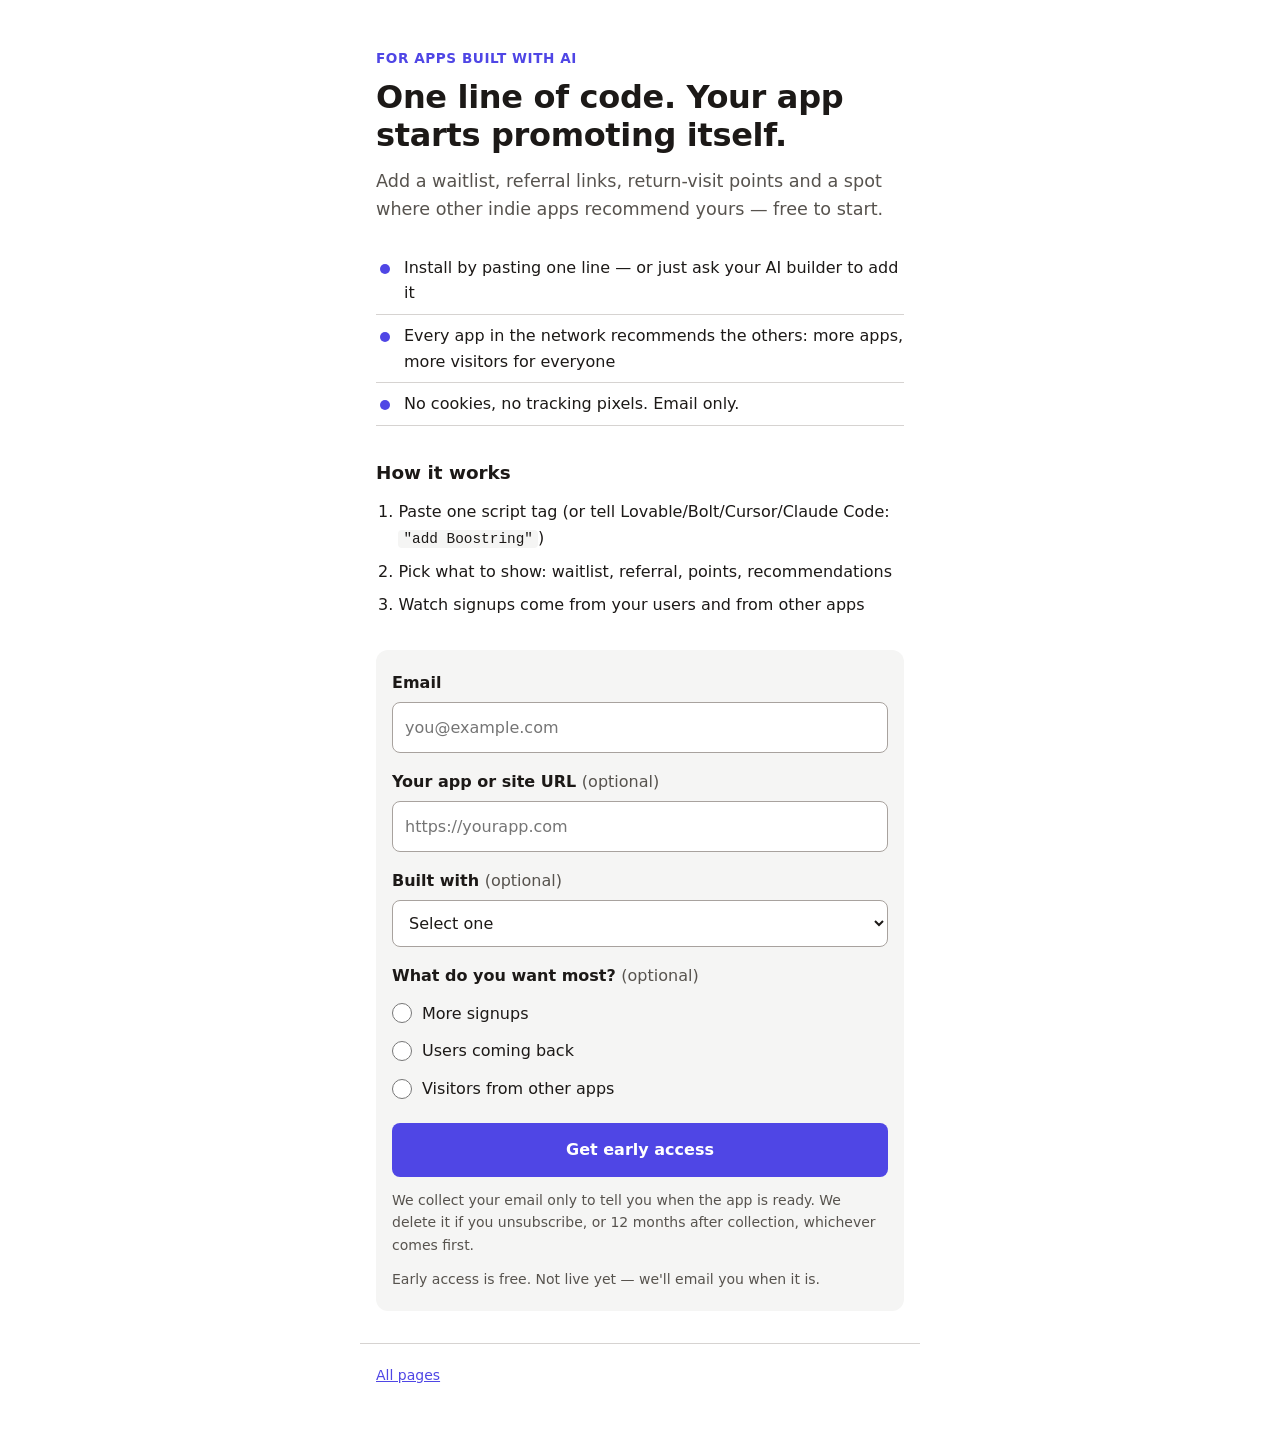
==== boost/index.html @ e353210c "Add Boostring growth-widget waitlist page Co-Authored-By: Claude Opus 5.5 <noreply@anthropic.com> Cl" ====
<!doctype html>
<html lang="en">
<head>
<meta charset="utf-8">
<meta name="viewport" content="width=device-width, initial-scale=1">
<title>Boostring: free growth widget for AI-built apps</title>
<meta name="description" content="Add a waitlist, referral links, return-visit points and a spot where other indie apps recommend yours with one line of code. Free to start. Join the early access list.">
<meta property="og:title" content="One line of code. Your app starts promoting itself.">
<meta property="og:description" content="Boostring adds a waitlist, referral links, return-visit points and indie app recommendations to apps built with AI tools. Free to start.">
<meta property="og:type" content="website">
<link rel="stylesheet" href="../assets/style.css">
<style>
  :root { --accent: #4f46e5; }
  input[type=url] { width: 100%; font: inherit; padding: 12px; border: 1px solid #a8a29e; border-radius: 8px; background: #fff; color: var(--text); }
  input[type=url]:focus-visible { outline: 3px solid var(--accent); outline-offset: 2px; }
  ol.steps { padding-left: 1.4em; margin: 0 0 28px; }
  ol.steps li { padding: 4px 0; }
  ol.steps code { font-size: .9em; background: var(--surface); padding: 1px 5px; border-radius: 4px; }
  .honest { font-size: .875rem; color: var(--muted); margin: 12px 0 0; }
</style>
<script src="../assets/config.js"></script>
</head>
<body>
<main>
  <p class="eyebrow">For apps built with AI</p>
  <h1>One line of code. Your app starts promoting itself.</h1>
  <p class="sub">Add a waitlist, referral links, return-visit points and a spot where other indie apps recommend yours — free to start.</p>
  <ul class="points">
    <li>Install by pasting one line — or just ask your AI builder to add it</li>
    <li>Every app in the network recommends the others: more apps, more visitors for everyone</li>
    <li>No cookies, no tracking pixels. Email only.</li>
  </ul>

  <h2>How it works</h2>
  <ol class="steps">
    <li>Paste one script tag (or tell Lovable/Bolt/Cursor/Claude Code: <code>"add Boostring"</code>)</li>
    <li>Pick what to show: waitlist, referral, points, recommendations</li>
    <li>Watch signups come from your users and from other apps</li>
  </ol>

  <div class="card">
    <form data-waitlist data-status="wl-status" data-referral="wl-referral"
          data-soon="Waitlist opens soon. Nothing was sent; please check back."
          data-thanks="Thanks, you're on the list."
          data-error="Something went wrong and you were not added. Please try again.">
      <input type="hidden" name="item" value="boost">
      <input type="hidden" name="_subject" value="Waitlist: boost">
      <div class="field">
        <label for="email">Email</label>
        <input id="email" name="email" type="email" required autocomplete="email" placeholder="you@example.com">
      </div>
      <div class="field">
        <label for="site">Your app or site URL <span class="opt">(optional)</span></label>
        <input id="site" name="site" type="url" maxlength="200" autocomplete="url" placeholder="https://yourapp.com">
      </div>
      <div class="field">
        <label for="builder">Built with <span class="opt">(optional)</span></label>
        <select id="builder" name="builder">
          <option value="">Select one</option>
          <option>Lovable</option><option>Bolt</option><option>Replit</option>
          <option>Cursor</option><option>Claude Code</option><option>v0</option>
          <option>Base44</option><option>Other</option>
        </select>
      </div>
      <fieldset>
        <legend>What do you want most? <span class="opt">(optional)</span></legend>
        <label class="radio"><input type="radio" name="goal" value="more-signups"> More signups</label>
        <label class="radio"><input type="radio" name="goal" value="users-coming-back"> Users coming back</label>
        <label class="radio"><input type="radio" name="goal" value="visitors-from-other-apps"> Visitors from other apps</label>
      </fieldset>
      <button type="submit">Get early access</button>
      <p class="notice">We collect your email only to tell you when the app is ready. We delete it if you unsubscribe, or 12 months after collection, whichever comes first.</p>
    </form>
    <p id="wl-status" class="status" role="status" aria-live="polite" hidden></p>
    <div id="wl-referral" class="referral" hidden>
      <p>Share your link — each friend who joins moves you up the list.</p>
      <a data-share-link href="#"></a>
    </div>
    <p class="honest">Early access is free. Not live yet — we'll email you when it is.</p>
  </div>
</main>
<footer>
  <p><a href="../index.html">All pages</a></p>
</footer>
<script src="../assets/form.js"></script>
</body>
</html>
---- assets/style.css ----
:root {
  --accent: #2b5fd9;
  --accent-ink: #ffffff;
  --bg: #ffffff;
  --surface: #f5f5f4;
  --text: #1c1917;
  --muted: #57534e;
  --line: #d6d3d1;
  --ok: #166534;
  --err: #b91c1c;
}
* { box-sizing: border-box; }
html { -webkit-text-size-adjust: 100%; }
body {
  margin: 0;
  background: var(--bg);
  color: var(--text);
  font: 16px/1.6 system-ui, -apple-system, "Segoe UI", Roboto, "Apple SD Gothic Neo", "Malgun Gothic", "Noto Sans KR", sans-serif;
  word-break: keep-all;
  overflow-wrap: anywhere;
}
main, footer { max-width: 560px; margin: 0 auto; padding: 0 16px; }
main { padding-top: 48px; padding-bottom: 32px; }
h1 { font-size: 2rem; line-height: 1.2; margin: 0 0 12px; letter-spacing: -0.01em; }
h2 { font-size: 1.15rem; margin: 32px 0 8px; }
.sub { font-size: 1.1rem; color: var(--muted); margin: 0 0 24px; }
.eyebrow { color: var(--accent); font-weight: 700; font-size: .85rem; letter-spacing: .04em; text-transform: uppercase; margin: 0 0 8px; }
ul.points { list-style: none; padding: 0; margin: 0 0 28px; }
ul.points li { padding: 8px 0 8px 28px; position: relative; border-bottom: 1px solid var(--line); }
ul.points li::before { content: ""; position: absolute; left: 4px; top: 17px; width: 10px; height: 10px; border-radius: 50%; background: var(--accent); }

.card { background: var(--surface); border-radius: 12px; padding: 20px 16px; }
label { display: block; font-weight: 600; margin: 0 0 6px; }
.opt { font-weight: 400; color: var(--muted); }
.field { margin-bottom: 16px; }
input[type=email], input[type=text], input[type=number], select {
  width: 100%; font: inherit; padding: 12px; border: 1px solid #a8a29e; border-radius: 8px; background: #fff; color: var(--text);
}
input:focus-visible, select:focus-visible, button:focus-visible { outline: 3px solid var(--accent); outline-offset: 2px; }
fieldset { border: 0; padding: 0; margin: 0 0 16px; min-width: 0; }
legend { font-weight: 600; margin-bottom: 6px; padding: 0; }
.radio { display: flex; align-items: center; gap: 10px; font-weight: 400; margin: 0; padding: 6px 0; }
.radio input, .check input { width: 20px; height: 20px; margin: 0; accent-color: var(--accent); flex: none; }
.check { display: flex; align-items: center; gap: 10px; font-weight: 400; }
button {
  width: 100%; font: inherit; font-weight: 700; padding: 14px; border: 0; border-radius: 8px;
  background: var(--accent); color: var(--accent-ink); cursor: pointer;
}
button:disabled { opacity: .6; cursor: default; }
.notice { font-size: .875rem; color: var(--muted); margin: 12px 0 0; }
.status { margin: 16px 0 0; padding: 12px; border-radius: 8px; font-weight: 600; background: #fff; border-left: 4px solid var(--accent); }
.status.ok { border-color: var(--ok); color: var(--ok); }
.status.err { border-color: var(--err); color: var(--err); }
.referral { margin-top: 12px; padding: 12px; background: #fff; border-radius: 8px; }
.referral a { color: var(--accent); word-break: break-all; }
a { color: var(--accent); }

.result { margin-top: 20px; padding: 16px; border-radius: 12px; background: #fff; border: 2px solid var(--accent); }
.result .ratio { font-size: 2rem; font-weight: 800; margin: 0; font-variant-numeric: tabular-nums; }
.result .advice { font-size: 1.15rem; font-weight: 700; margin: 4px 0 0; }
.result .detail { color: var(--muted); margin: 6px 0 0; font-size: .95rem; }
.cta { margin-top: 24px; padding: 16px; border-radius: 12px; background: var(--accent); color: var(--accent-ink); }
.cta a { color: var(--accent-ink); font-weight: 700; }
.row { display: grid; grid-template-columns: repeat(3, minmax(0, 1fr)); gap: 10px; }
.ref { font-size: .85rem; color: var(--muted); margin-top: 24px; }

.hub li { padding: 12px 0; border-bottom: 1px solid var(--line); }
.hub { list-style: none; padding: 0; }
.hub a { font-weight: 700; }
.hub span { display: block; color: var(--muted); font-size: .95rem; }

footer { padding-top: 16px; padding-bottom: 40px; color: var(--muted); font-size: .875rem; border-top: 1px solid var(--line); }
footer p { margin: 4px 0; }
[hidden] { display: none !important; }
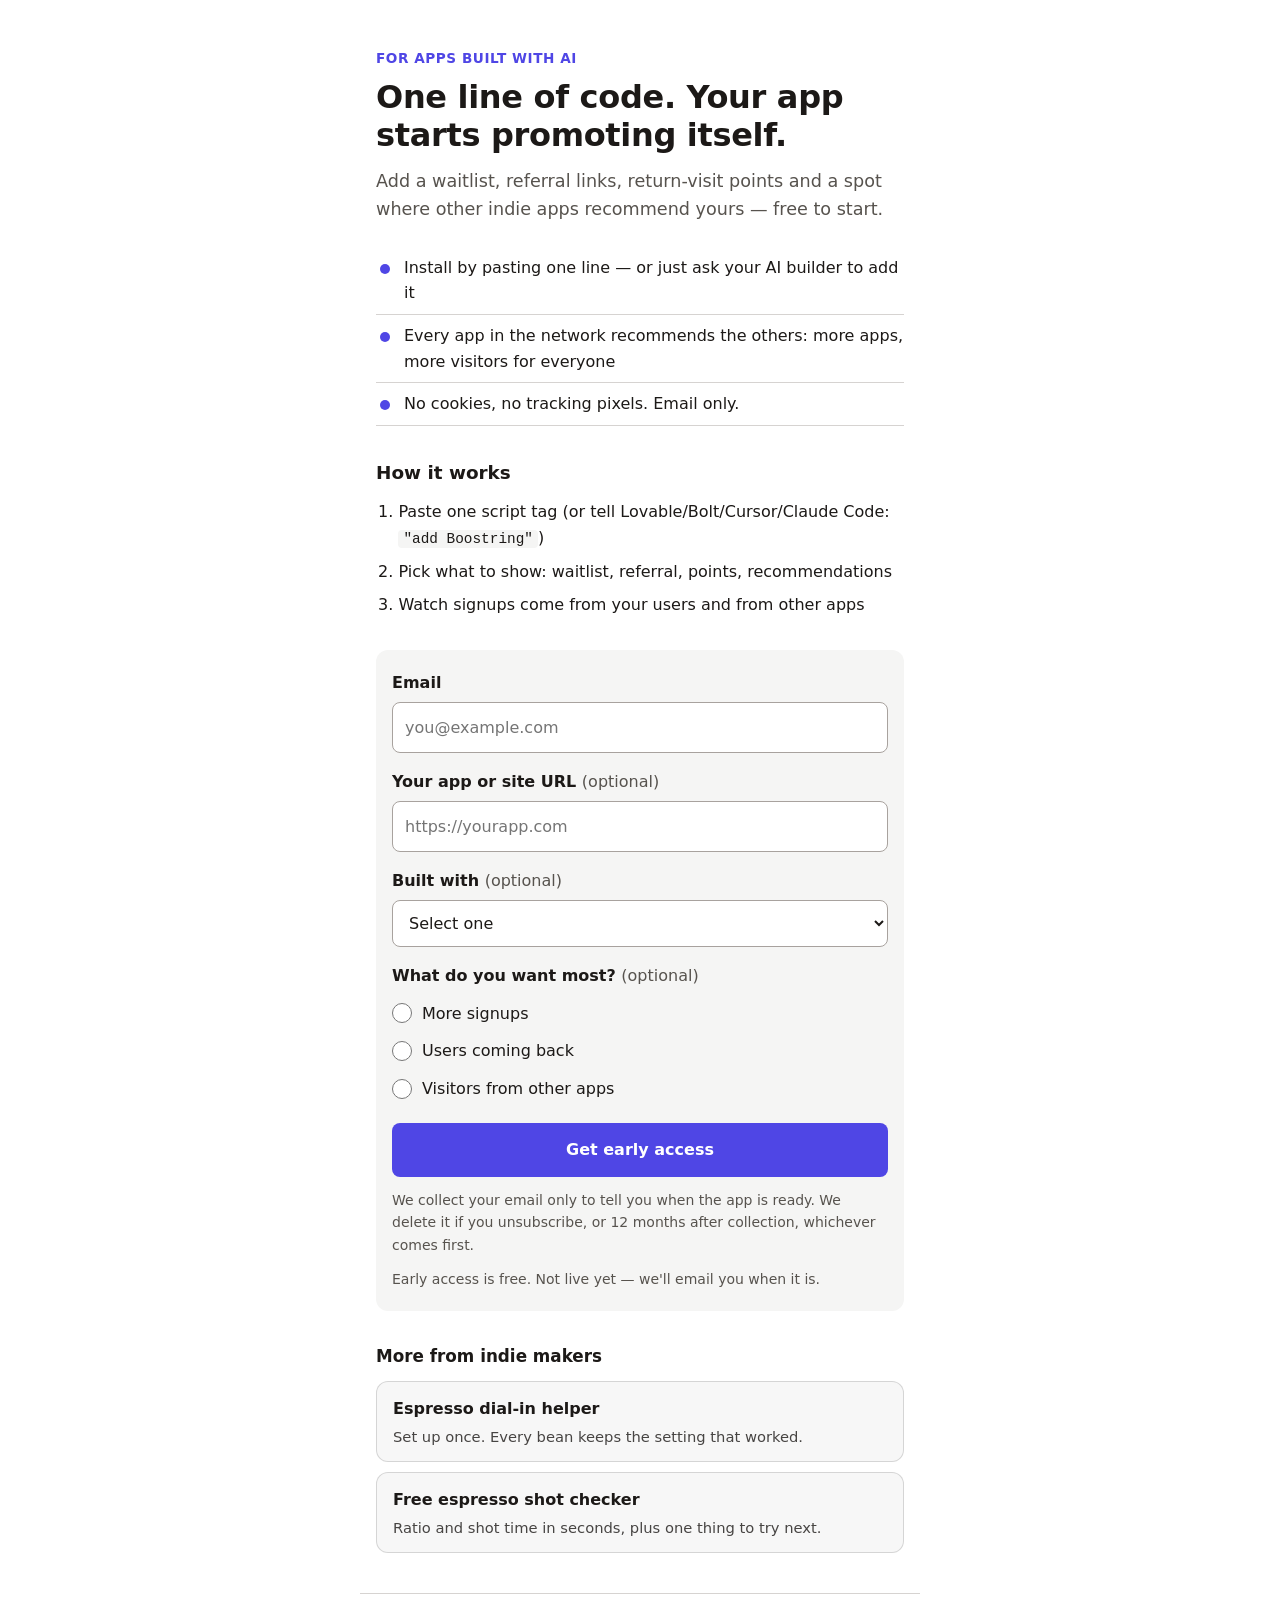
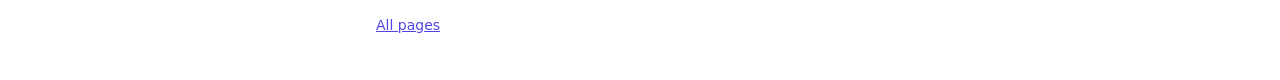
==== commit a8644520: "Add recommended-apps slot to all pages; record source page on signup Co-Authored-By: Claude Opus 5.5" ====
--- a/boost/index.html
+++ b/boost/index.html
@@ -83,5 +83,6 @@
   <p><a href="../index.html">All pages</a></p>
 </footer>
 <script src="../assets/form.js"></script>
+<script src="../assets/recs.js" data-item="boost"></script>
 </body>
 </html>
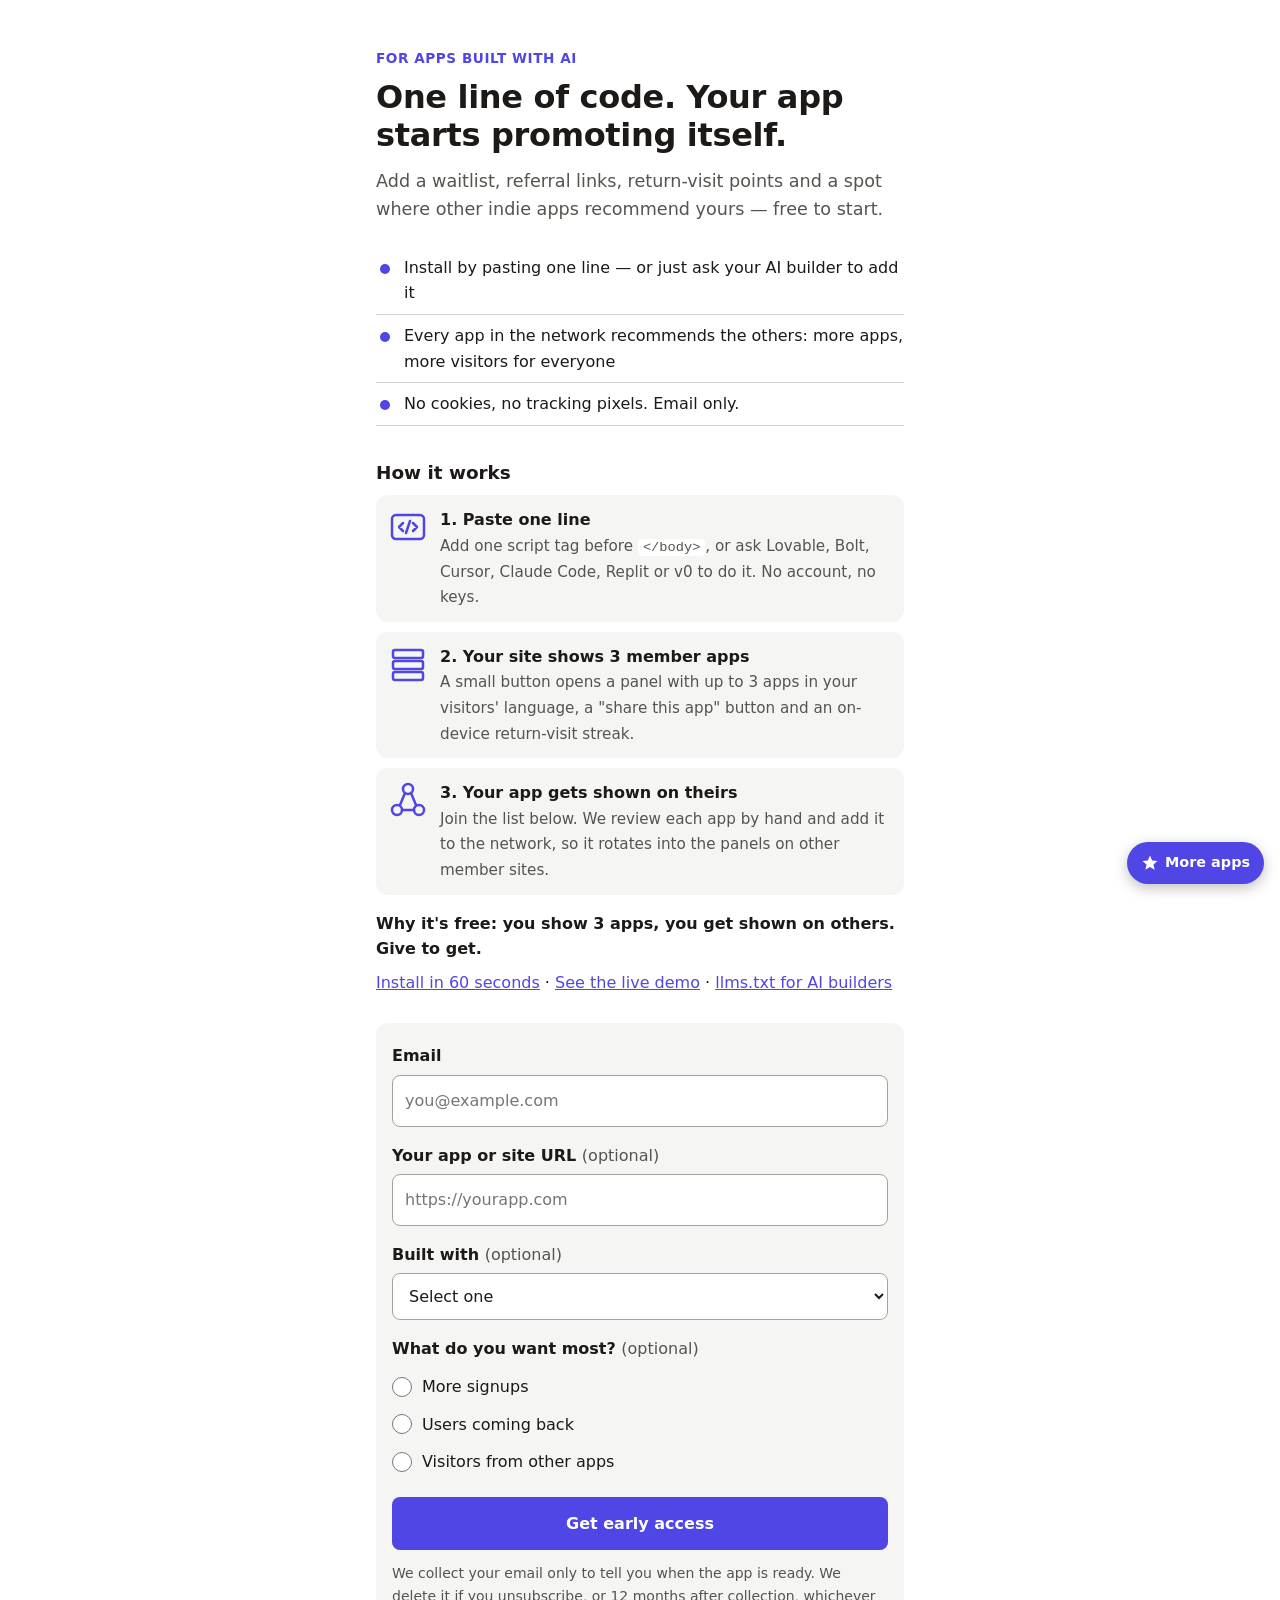
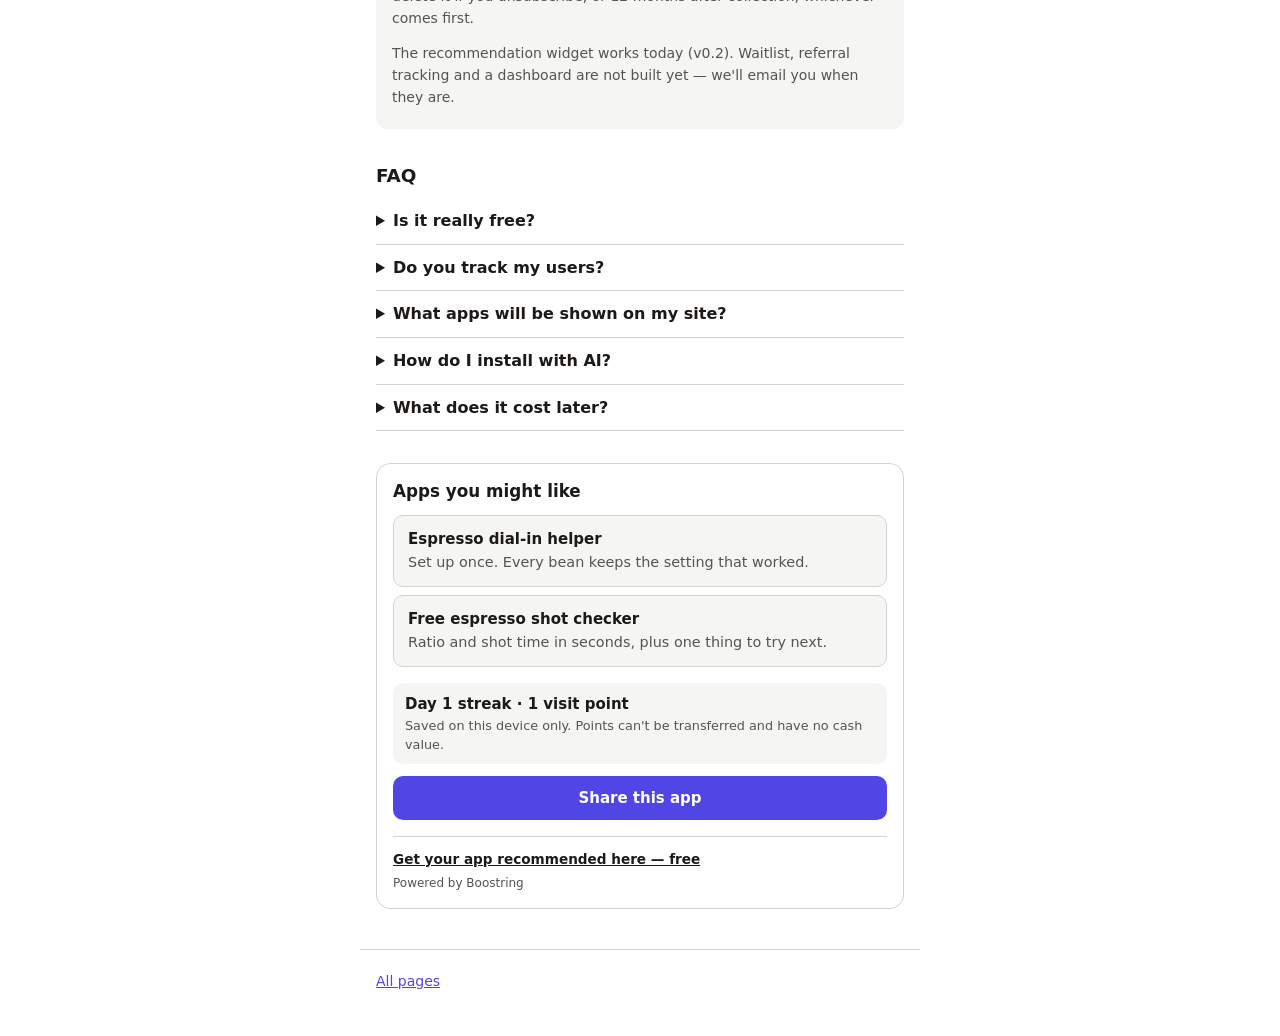
==== commit 713b6a45: "Boostring v0.2: one-line widget, network.json, install page, llms.txt; dogfood on all pages Co-Autho" ====
--- a/boost/index.html
+++ b/boost/index.html
@@ -13,9 +13,17 @@
   :root { --accent: #4f46e5; }
   input[type=url] { width: 100%; font: inherit; padding: 12px; border: 1px solid #a8a29e; border-radius: 8px; background: #fff; color: var(--text); }
   input[type=url]:focus-visible { outline: 3px solid var(--accent); outline-offset: 2px; }
-  ol.steps { padding-left: 1.4em; margin: 0 0 28px; }
-  ol.steps li { padding: 4px 0; }
-  ol.steps code { font-size: .9em; background: var(--surface); padding: 1px 5px; border-radius: 4px; }
+  .how { list-style: none; padding: 0; margin: 0 0 16px; display: grid; gap: 10px; counter-reset: s; }
+  .how li { display: flex; gap: 12px; align-items: flex-start; padding: 12px; background: var(--surface); border-radius: 12px; }
+  .how svg { width: 40px; height: 40px; flex: none; color: var(--accent); }
+  .how b { display: block; }
+  .how span { color: var(--muted); font-size: .95rem; }
+  .how code, .faq code { font-size: .9em; background: #fff; padding: 1px 5px; border-radius: 4px; white-space: nowrap; }
+  .why { font-weight: 700; margin: 0 0 8px; }
+  .links { margin: 0 0 28px; }
+  .faq details { border-bottom: 1px solid var(--line); padding: 10px 0; }
+  .faq summary { font-weight: 700; cursor: pointer; }
+  .faq p { margin: 8px 0 0; color: var(--muted); }
   .honest { font-size: .875rem; color: var(--muted); margin: 12px 0 0; }
 </style>
 <script src="../assets/config.js"></script>
@@ -32,11 +40,22 @@
   </ul>
 
   <h2>How it works</h2>
-  <ol class="steps">
-    <li>Paste one script tag (or tell Lovable/Bolt/Cursor/Claude Code: <code>"add Boostring"</code>)</li>
-    <li>Pick what to show: waitlist, referral, points, recommendations</li>
-    <li>Watch signups come from your users and from other apps</li>
+  <ol class="how">
+    <li>
+      <svg viewBox="0 0 40 40" aria-hidden="true" fill="none" stroke="currentColor" stroke-width="2.5" stroke-linecap="round" stroke-linejoin="round"><rect x="4" y="8" width="32" height="24" rx="4"/><path d="M15 16l-4 4 4 4M25 16l4 4-4 4M22 14l-4 12"/></svg>
+      <div><b>1. Paste one line</b><span>Add one script tag before <code>&lt;/body&gt;</code>, or ask Lovable, Bolt, Cursor, Claude Code, Replit or v0 to do it. No account, no keys.</span></div>
+    </li>
+    <li>
+      <svg viewBox="0 0 40 40" aria-hidden="true" fill="none" stroke="currentColor" stroke-width="2.5" stroke-linecap="round" stroke-linejoin="round"><rect x="5" y="6" width="30" height="8" rx="2"/><rect x="5" y="17" width="30" height="8" rx="2"/><rect x="5" y="28" width="30" height="8" rx="2"/></svg>
+      <div><b>2. Your site shows 3 member apps</b><span>A small button opens a panel with up to 3 apps in your visitors' language, a "share this app" button and an on-device return-visit streak.</span></div>
+    </li>
+    <li>
+      <svg viewBox="0 0 40 40" aria-hidden="true" fill="none" stroke="currentColor" stroke-width="2.5" stroke-linecap="round" stroke-linejoin="round"><circle cx="20" cy="9" r="5"/><circle cx="9" cy="30" r="5"/><circle cx="31" cy="30" r="5"/><path d="M17 13l-5 12M23 13l5 12M14 30h12"/></svg>
+      <div><b>3. Your app gets shown on theirs</b><span>Join the list below. We review each app by hand and add it to the network, so it rotates into the panels on other member sites.</span></div>
+    </li>
   </ol>
+  <p class="why">Why it's free: you show 3 apps, you get shown on others. Give to get.</p>
+  <p class="links"><a href="install.html">Install in 60 seconds</a> · <a href="install.html#demo">See the live demo</a> · <a href="llms.txt">llms.txt for AI builders</a></p>
 
   <div class="card">
     <form data-waitlist data-status="wl-status" data-referral="wl-referral"
@@ -76,13 +95,38 @@
       <p>Share your link — each friend who joins moves you up the list.</p>
       <a data-share-link href="#"></a>
     </div>
-    <p class="honest">Early access is free. Not live yet — we'll email you when it is.</p>
+    <p class="honest">The recommendation widget works today (v0.2). Waitlist, referral tracking and a dashboard are not built yet — we'll email you when they are.</p>
   </div>
+
+  <h2>FAQ</h2>
+  <div class="faq">
+    <details>
+      <summary>Is it really free?</summary>
+      <p>Yes. The script, the recommendations and being recommended on other member sites cost nothing. There is no card to enter and no account to make.</p>
+    </details>
+    <details>
+      <summary>Do you track my users?</summary>
+      <p>No. No cookies, no tracking pixels, no analytics. The script makes one request: <code>network.json</code> from the same place the script is served. The streak and referral code are kept in your visitor's browser (localStorage) and never sent to us.</p>
+    </details>
+    <details>
+      <summary>What apps will be shown on my site?</summary>
+      <p>Only apps in the network, which we vet by hand. Same language as your page first, same category preferred, never your own app. The order rotates daily so every member gets seen. The full list is public in <a href="network.json">network.json</a>.</p>
+    </details>
+    <details>
+      <summary>How do I install with AI?</summary>
+      <p>Tell your builder: "Add this script tag right before &lt;/body&gt; on every page of my site" and paste the line. Ready-made prompts for each tool are on the <a href="install.html">install page</a>.</p>
+    </details>
+    <details>
+      <summary>What does it cost later?</summary>
+      <p>Paid plans may come later for extras such as a dashboard. The core recommendation exchange stays free. If anything changes we'll tell you by email first.</p>
+    </details>
+  </div>
+  <div id="boostring"></div>
 </main>
 <footer>
   <p><a href="../index.html">All pages</a></p>
 </footer>
 <script src="../assets/form.js"></script>
-<script src="../assets/recs.js" data-item="boost"></script>
+<script src="boostring.js" data-site="boost" data-mode="both" data-accent="#4f46e5" async></script>
 </body>
 </html>
